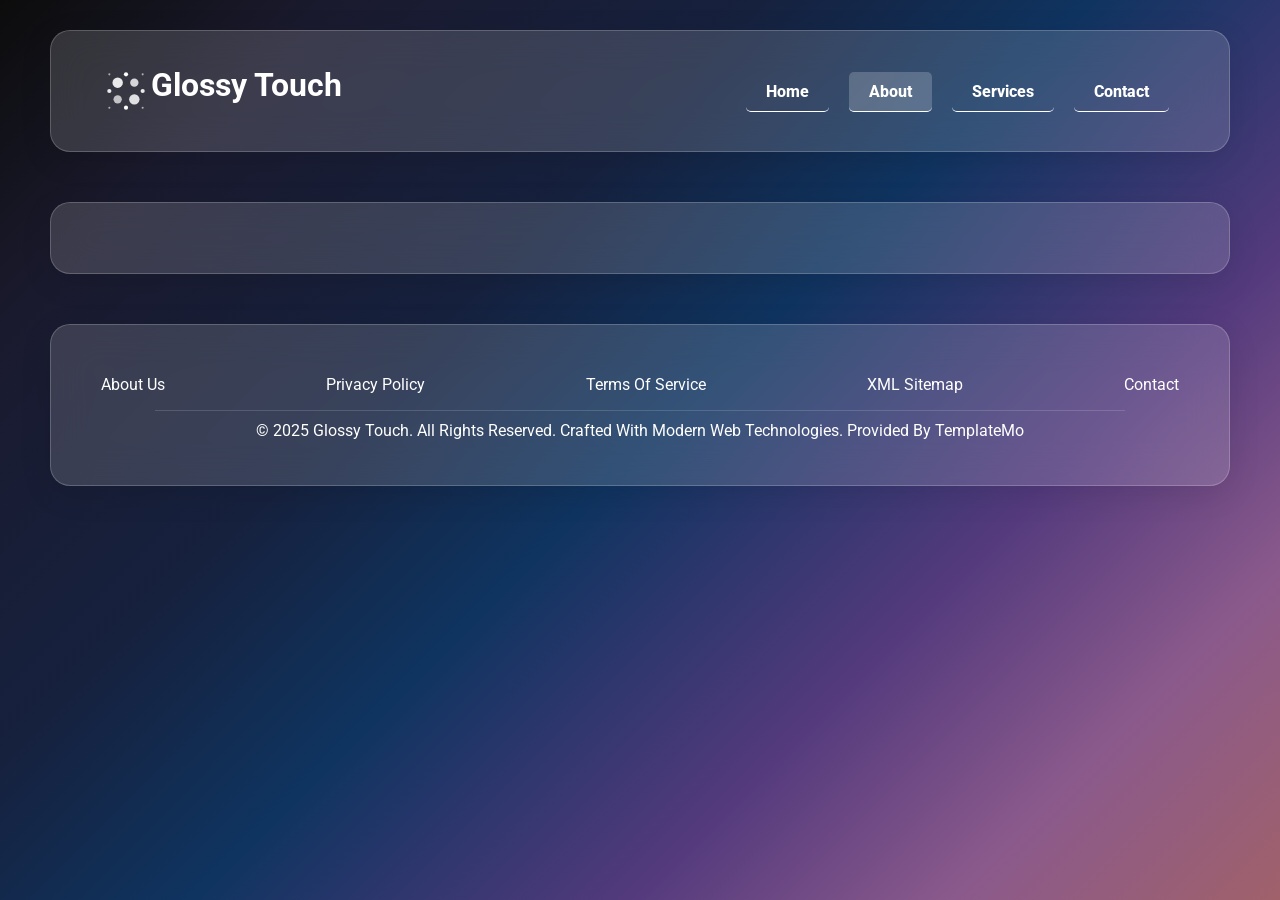
==== about.html @ 363457c7 "Add files via upload" ====
<!DOCTYPE html>
<html lang="en">
<head>
    <meta charset="UTF-8">
    <meta name="viewport" content="width=device-width, initial-scale=1.0">
    <title>Glossy Touch</title>
    <link rel="stylesheet" href="style.css">
</head>
<body>
    <header class="glass">
        <div class="logo">
            <svg viewBox="0 0 48 48" fill="white" xmlns="http://www.w3.org/2000/svg">
                <!-- Grid of circles with varying sizes -->
                <circle cx="16" cy="16" r="5" opacity="0.9"></circle>
                <circle cx="32" cy="16" r="4" opacity="0.8"></circle>
                <circle cx="16" cy="32" r="4" opacity="0.7"></circle>
                <circle cx="32" cy="32" r="5" opacity="0.85"></circle>
                <!-- Small accent dots -->
                <circle cx="24" cy="8" r="2" opacity="1"></circle>
                <circle cx="8" cy="24" r="2" opacity="0.9"></circle>
                <circle cx="40" cy="24" r="2" opacity="0.9"></circle>
                <circle cx="24" cy="40" r="2" opacity="1"></circle>
                <!-- Tiny corner dots -->
                <circle cx="8" cy="8" r="1" opacity="0.6"></circle>
                <circle cx="40" cy="8" r="1" opacity="0.6"></circle>
                <circle cx="8" cy="40" r="1" opacity="0.6"></circle>
                <circle cx="40" cy="40" r="1" opacity="0.6"></circle>
            </svg>
            <h1>Glossy Touch</h1>
        </div>
        <ul>
            <li><a href="index.html">home</a></li>
            <li><a href="about.html" class="active">about</a></li>
            <li><a href="services.html">services</a></li>
            <li><a href="contact.html">contact</a></li>
        </ul>
    </header>
    <section class="glass aboutSec" id="about">
        
    </section>
    <footer class="glass">
        <ul>
            <li><a href="#">about us</a></li>
            <li><a href="#">privacy policy</a></li>
            <li><a href="#">terms of service</a></li>
            <li><a href="#">XML sitemap</a></li>
            <li><a href="#">contact</a></li>
        </ul>
        <p>© 2025 Glossy Touch. All rights reserved. Crafted with modern web technologies. Provided by TemplateMo</p>
    </footer>
</body>
</html>
---- style.css ----
@import url('https://fonts.googleapis.com/css2?family=Roboto:ital,wght@0,100..900;1,100..900&display=swap');
*{
    margin: 0;
    padding: 0;
    text-decoration: none;
    box-sizing: border-box;
    text-transform: capitalize;
    font-family: "Roboto", sans-serif;
    color: #fff;
    list-style: none;
}
body{
    width: 100%;
    min-height: 100vh;
    background: linear-gradient(135deg, #0c0c0c 0%, #1a1a2e 15%, #16213e 35%, #0f3460 50%, #533a7d 70%, #8b5a8c 85%, #a0616a 100%);
    padding: 30px 50px 75px 50px;
}
.logo{
    display: flex;
}
.logo svg{
    width: 50px;
}
header , header ul{
    display: flex;
    align-items: center;
    justify-content: space-between;
}
.glass{
    padding: 35px 50px;
    background: rgba(255, 255, 255, 0.15);
    backdrop-filter: blur(20px);
    border: 1px solid rgba(255, 255, 255, 0.2);
    border-radius: 20px;
    box-shadow: 0 8px 32px rgba(0, 0, 0, 0.1);
    position: relative;
    transition: 0.3s ease;
    top: 0;
    margin-bottom: 50px;
}
.glass:hover{
    top: -10px;
    background: rgba(255, 255, 255, 0.2);
}
header ul li{
    padding: 0 10px;
}
header ul li a{
    padding: 10px 20px;
    border-bottom: 1px solid #fff;
    border-radius: 5px;
    font-weight: 800;
    transition: 0.3s ease;
}
header ul li a.active , header ul li a:hover{
    background: rgba(255, 255, 255, 0.2);
}
.homeSec{
    display: flex;
    align-items: center;
    justify-content: space-between;
}
.homeSec img{
    width: 400px;
    border-radius: 20px;
}
.homeSec .homeInfo{
    padding: 0 50px;
}
.homeSec .homeInfo h2{
    font-size: 30px;
    line-height: 50px;
}
.homeSec .homeInfo p{
    font-size: 20px;
    font-weight: 200;
    padding-bottom: 15px;
}
.homeSec .homeInfo button{
    padding: 15px 40px;
    cursor: pointer;
}
.cardSec .cards{
    display: grid;
    grid-template-columns: 1fr 1fr 1fr;
    gap: 20px;
    text-align: center;
}
.cardSec .cards .card h2:first-child{
    width: 55px;
    height: 55px;
    padding: 10px;
    border-radius: 50%;
    background: rgba(255, 255, 255, 0.2);
    margin: 0 auto;
}
.cardSec .cards .card h2:last-of-type{
    line-height: 60px;
}
footer{
    width: 100%;
    text-align: center;
}
footer ul{
    display: flex;
    align-items: center;
    justify-content: space-between;
    margin: 0 auto;
    line-height: 50px;
}
footer p{
    width: 90%;
    margin: 0 auto;
    padding: 10px 0;
    border-top: 1px solid rgba(255, 255, 255, 0.15);
}


/* responsive*/
@media only screen and (max-width:1014px){
    .cardSec .cards{
        grid-template-columns: 1fr 1fr;
    }
}
@media only screen and (max-width:900px){
    .homeSec img{
        width: 300px;
    }
}
@media only screen and (max-width:770px){
    header , header ul , .homeSec{
        display: block;
        text-align: center;
    }
    header ul li{
        line-height: 60px;
    }
    .homeSec img{
        width: 400px;
    }
}
@media only screen and (max-width:680px){
    footer ul{
        display: block;
        text-align: center;
    }
    .homeSec img{
        width: 300px;
    }
    .cardSec .cards{
        grid-template-columns: 1fr;
    }
}
@media only screen and (max-width:500px){
    .homeSec img{
        width: 200px;
    }
    .glass{
        padding: 25px;
    }
}
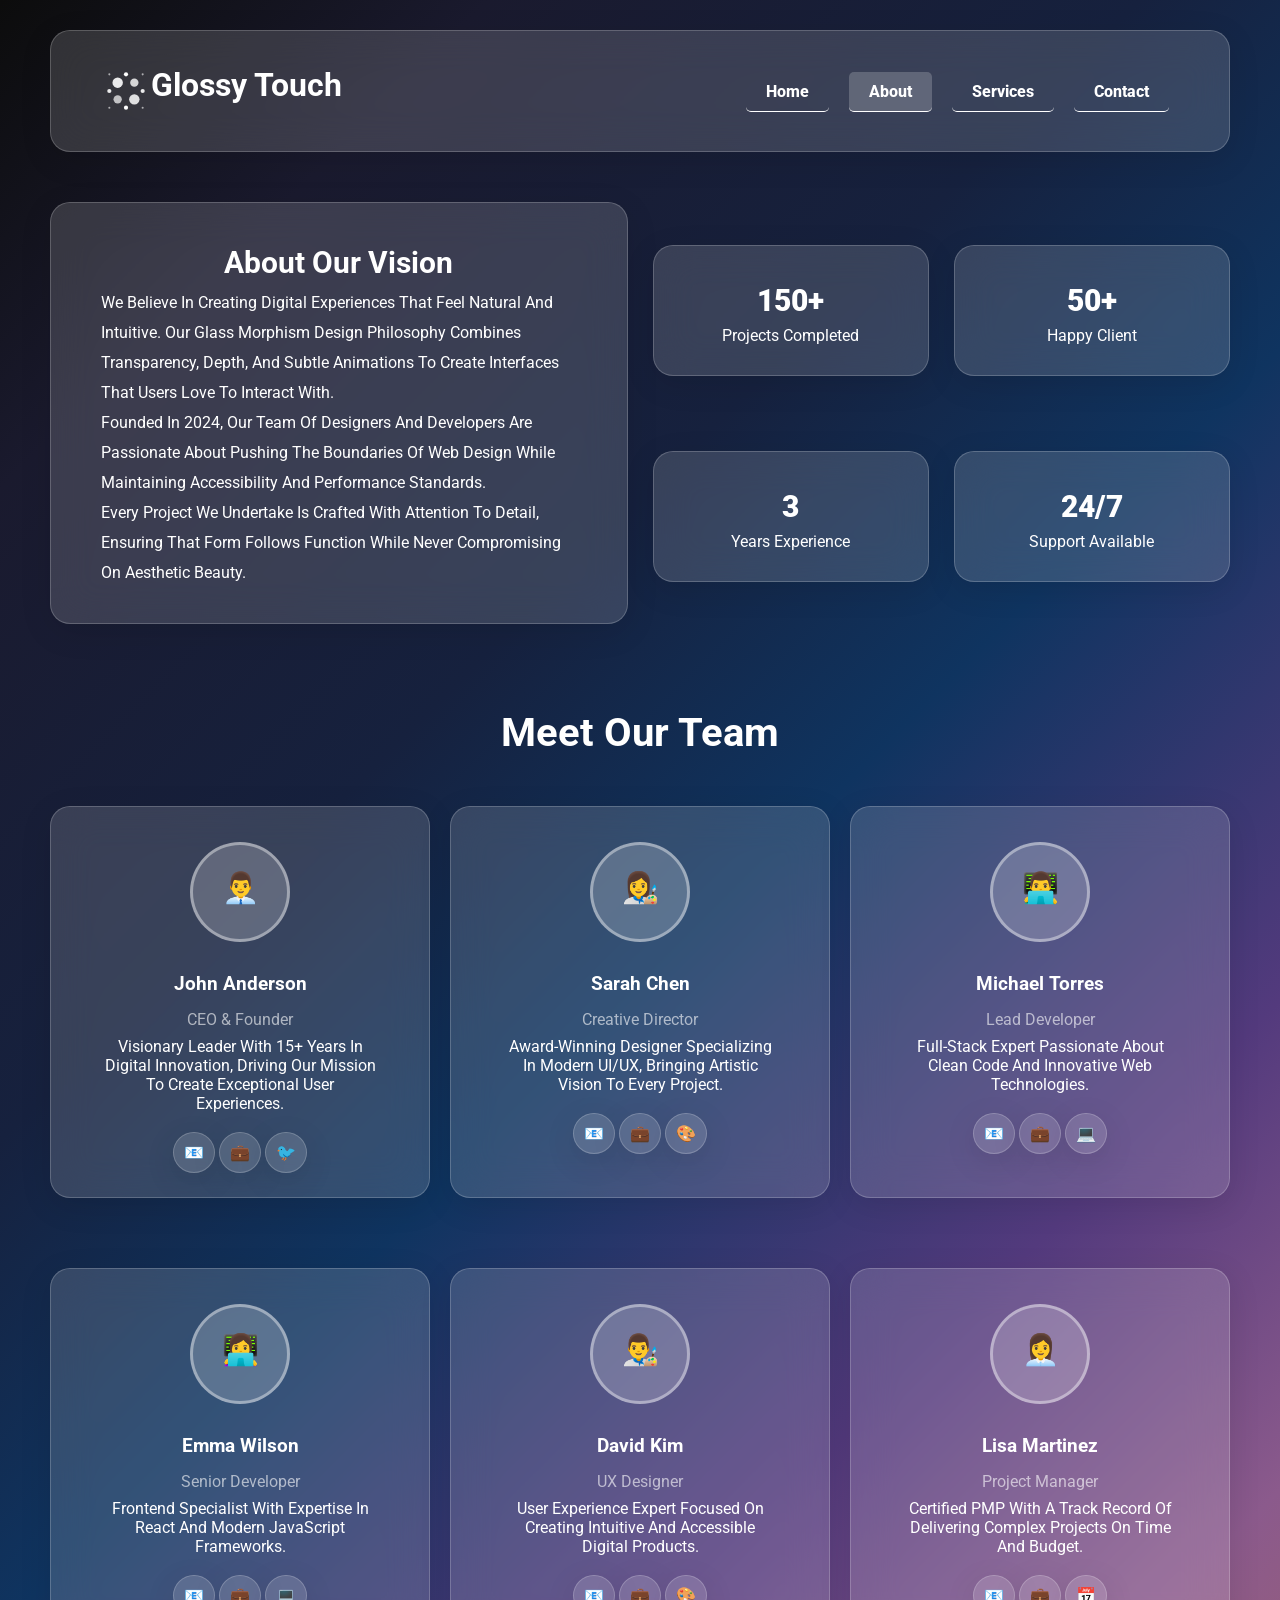
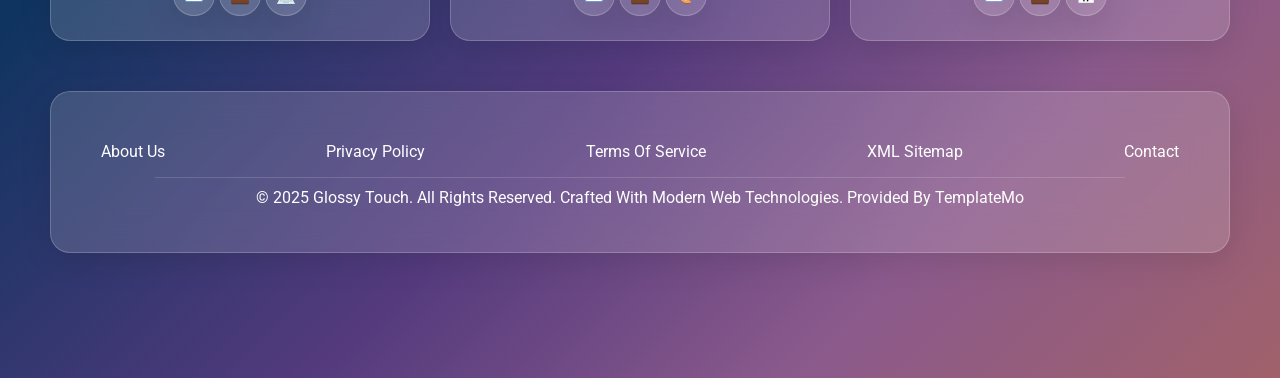
==== commit 478efa0c: "about.html" ====
--- a/about.html
+++ b/about.html
@@ -35,8 +35,94 @@
             <li><a href="contact.html">contact</a></li>
         </ul>
     </header>
-    <section class="glass aboutSec" id="about">
-        
+    <section class="aboutSec" id="about">
+        <div class="glass aboutInfo">
+            <h2>about our vision</h2>
+            <p>
+                We believe in creating digital experiences that feel natural and intuitive. Our glass morphism design philosophy combines transparency, depth, and subtle animations to create interfaces that users love to interact with.
+                <br>
+                Founded in 2024, our team of designers and developers are passionate about pushing the boundaries of web design while maintaining accessibility and performance standards.
+                <br>
+                Every project we undertake is crafted with attention to detail, ensuring that form follows function while never compromising on aesthetic beauty.
+            </p>
+        </div>
+        <div class="aboutCards">
+            <div class="glass">
+                <h2>150+</h2>
+                <p>projects completed</p>
+            </div>
+            <div class="glass">
+                <h2>50+</h2>
+                <p>happy client</p>
+            </div>
+            <div class="glass">
+                <h2>3</h2>
+                <p>years experience</p>
+            </div>
+            <div class="glass">
+                <h2>24/7</h2>
+                <p>support available</p>
+            </div>
+        </div>
+    </section>
+    <section class="teamSec">
+        <h1>meet our team</h1>
+        <div class="teamCards">
+            <div class="glass">
+                <h2>👨‍💼</h2>
+                <h3>John Anderson</h3>
+                <p>CEO & Founder</p>
+                <p>Visionary leader with 15+ years in digital innovation, driving our mission to create exceptional user experiences.</p>
+                <span class="glass">📧</span>
+                <span class="glass">💼</span>
+                <span class="glass">🐦</span>
+            </div>
+            <div class="glass">
+                <h2>👩‍🎨</h2>
+                <h3>Sarah Chen</h3>
+                <p>Creative Director</p>
+                <p>Award-winning designer specializing in modern UI/UX, bringing artistic vision to every project.</p>
+                <span class="glass">📧</span>
+                <span class="glass">💼</span>
+                <span class="glass">🎨</span>
+            </div>
+            <div class="glass">
+                <h2>👨‍💻</h2>
+                <h3>Michael Torres</h3>
+                <p>Lead Developer</p>
+                <p>Full-stack expert passionate about clean code and innovative web technologies.</p>
+                <span class="glass">📧</span>
+                <span class="glass">💼</span>
+                <span class="glass">💻</span>
+            </div>
+            <div class="glass">
+                <h2>👩‍💻</h2>
+                <h3>Emma Wilson</h3>
+                <p>Senior Developer</p>
+                <p>Frontend specialist with expertise in React and modern JavaScript frameworks.</p>
+                <span class="glass">📧</span>
+                <span class="glass">💼</span>
+                <span class="glass">💻</span>
+            </div>
+            <div class="glass">
+                <h2>👨‍🎨</h2>
+                <h3>David Kim</h3>
+                <p>UX Designer</p>
+                <p>User experience expert focused on creating intuitive and accessible digital products.</p>
+                <span class="glass">📧</span>
+                <span class="glass">💼</span>
+                <span class="glass">🎨</span>
+            </div>
+            <div class="glass">
+                <h2>👩‍💼</h2>
+                <h3>Lisa Martinez</h3>
+                <p>Project Manager</p>
+                <p>Certified PMP with a track record of delivering complex projects on time and budget.</p>
+                <span class="glass">📧</span>
+                <span class="glass">💼</span>
+                <span class="glass">📅</span>
+            </div>
+        </div>
     </section>
     <footer class="glass">
         <ul>
@@ -49,4 +135,4 @@
         <p>© 2025 Glossy Touch. All rights reserved. Crafted with modern web technologies. Provided by TemplateMo</p>
     </footer>
 </body>
-</html>+</html>
--- a/style.css
+++ b/style.css
@@ -97,6 +97,78 @@
 .cardSec .cards .card h2:last-of-type{
     line-height: 60px;
 }
+
+/*about section*/
+.aboutSec , .aboutCards{
+    display: grid;
+    grid-template-columns: 1fr 1fr;
+    gap: 25px;
+    text-align: center;
+    align-items: center;
+}
+.aboutInfo h2{
+    font-size: 30px;
+    line-height: 50px;
+}
+.aboutInfo p{
+    text-align: left;
+    line-height: 30px;
+}
+.aboutCards .glass{
+    padding: 30px;
+}
+.aboutCards .glass h2{
+    font-size: 30px;
+    line-height: 50px;
+    font-weight: 900;
+}
+.teamSec{
+    text-align: center;
+}
+.teamSec h1{
+    font-size: 40px;
+    padding: 35px 0 50px 0;
+}
+.teamCards{
+    display: grid;
+    grid-template-columns: 1fr 1fr 1fr;
+    gap: 20px;
+}
+.teamCards .glass h2{
+    width: 100px;
+    height: 100px;
+    padding: 25px;
+    font-size: 30px;
+    border-radius: 50%;
+    margin: 0 auto 25px auto;
+    background: rgba(255, 255, 255, 0.2);
+    border: solid 3px rgba(255, 255, 255, 0.4);
+    transition: 0.3s ease;
+}
+.teamCards .glass:hover h2{
+    scale: 1.1;
+    background: rgba(255, 255, 255, 0.3);
+}
+.teamCards .glass h3{
+    line-height: 35px;
+}
+.teamCards .glass p:first-of-type{
+    opacity: 0.6;
+    line-height: 35px;
+}
+.teamCards .glass p:last-of-type{
+    margin-bottom: 30px;
+}
+.teamCards .glass span{
+    width: 50px;
+    height: 50px;
+    border-radius: 50%;
+    padding: 10px;
+}
+
+
+
+
 footer{
     width: 100%;
     text-align: center;
@@ -121,10 +193,20 @@
     .cardSec .cards{
         grid-template-columns: 1fr 1fr;
     }
-}
-@media only screen and (max-width:900px){
+    .teamCards{
+        grid-template-columns: 1fr 1fr;
+    }
+}
+@media only screen and (max-width:950px){
     .homeSec img{
         width: 300px;
+    }
+    .aboutCards{
+        grid-template-columns: 1fr;
+        gap: 0px;
+    }
+    .aboutCards .glass{
+        margin-bottom:20px;
     }
 }
 @media only screen and (max-width:770px){
@@ -138,6 +220,16 @@
     .homeSec img{
         width: 400px;
     }
+    .aboutSec{
+        grid-template-columns: 1fr;
+    }
+    .aboutCards{
+        grid-template-columns: 1fr 1fr;
+        gap: 10px;
+    }
+    .teamCards{
+        grid-template-columns: 1fr;
+    }
 }
 @media only screen and (max-width:680px){
     footer ul{
@@ -158,4 +250,7 @@
     .glass{
         padding: 25px;
     }
-}+    .aboutCards{
+        grid-template-columns: 1fr;
+    }
+}
